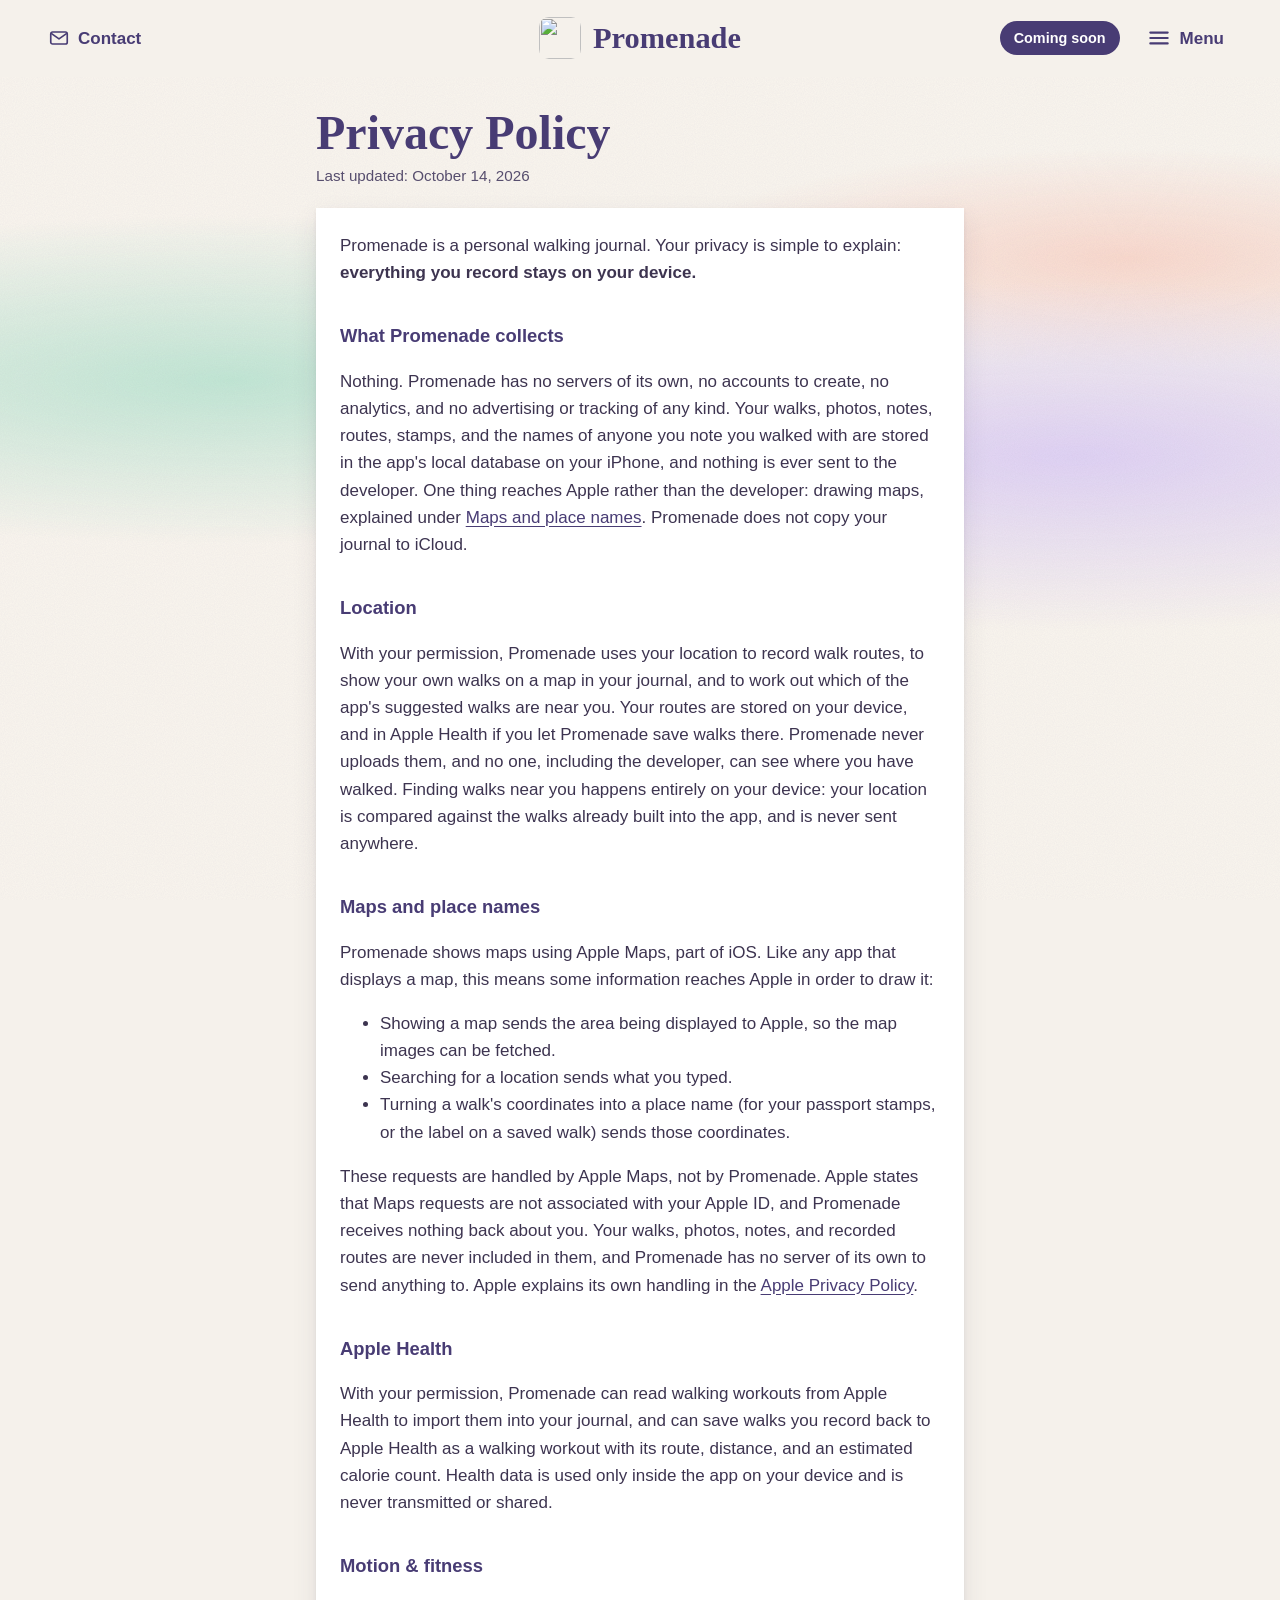
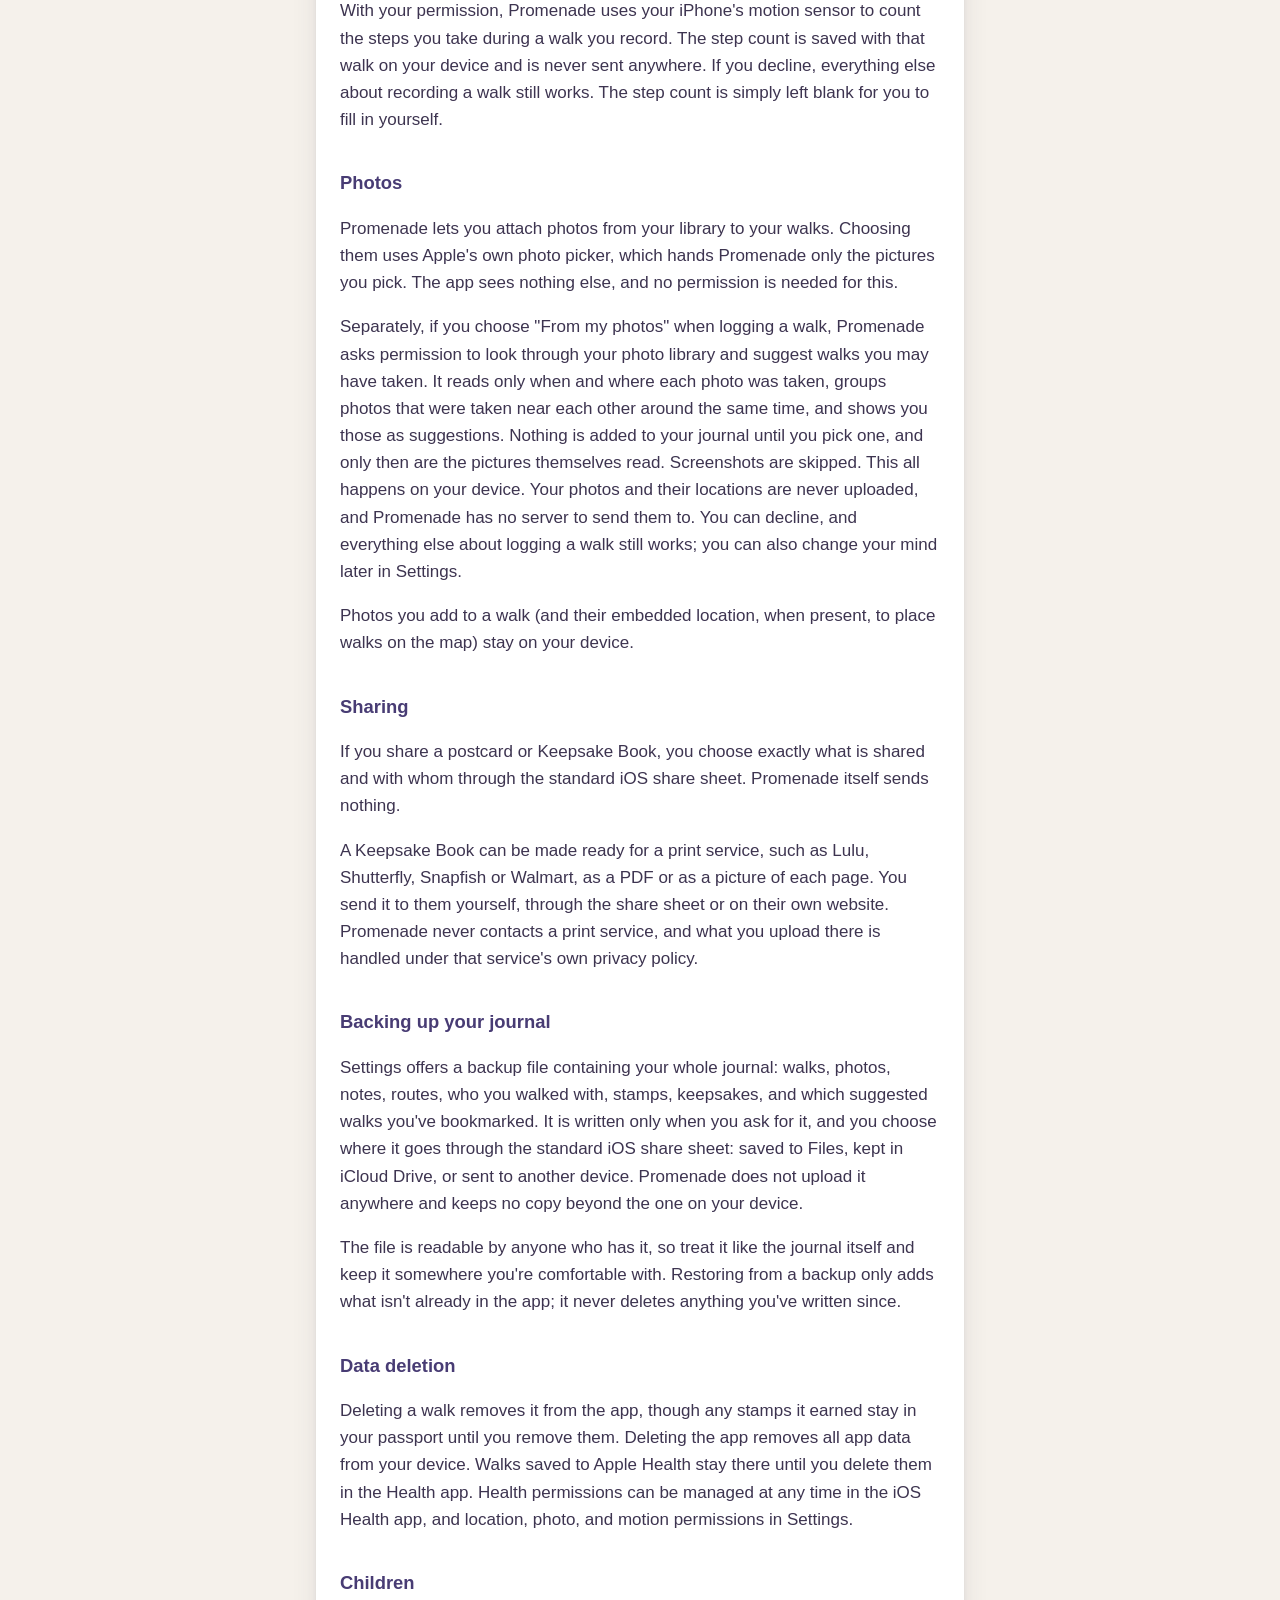
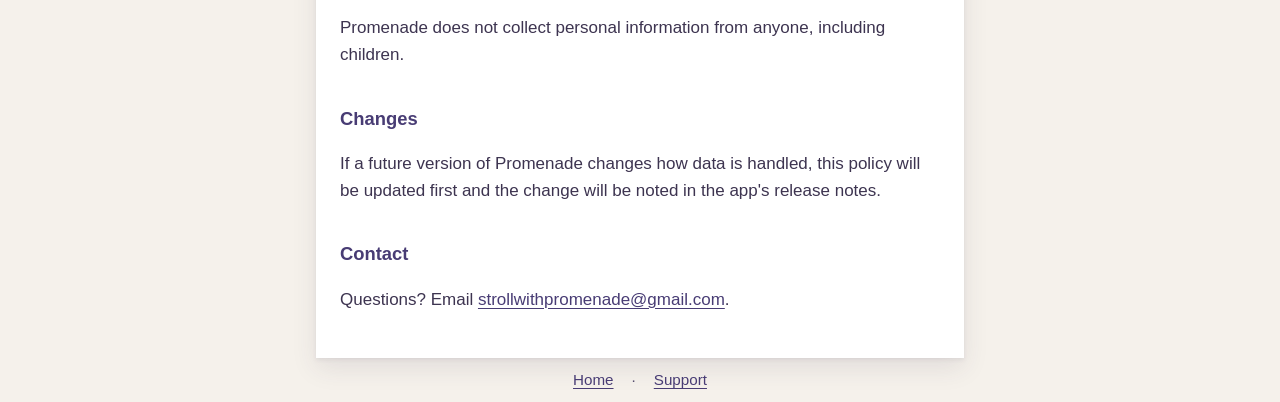
==== privacy/index.html @ 816df1b0 "Add files via upload" ====
<!DOCTYPE html>
<html lang="en">
<head>
<meta charset="utf-8">
<meta name="viewport" content="width=device-width, initial-scale=1">
<meta name="theme-color" content="#f5f1eb">
<title>Promenade Privacy Policy</title>
<meta property="og:type" content="website">
<meta property="og:site_name" content="Promenade">
<meta property="og:title" content="Promenade Privacy Policy">
<meta property="og:description" content="Promenade is a walking journal, not a fitness tracker.">
<meta property="og:url" content="https://strollwithpromenade.com/privacy/">
<meta property="og:image" content="https://strollwithpromenade.com/assets/link-preview.png">
<meta property="og:image:width" content="1200">
<meta property="og:image:height" content="630">
<meta property="og:image:alt" content="Promenade: every step tells a story">
<meta name="twitter:card" content="summary_large_image">
<link rel="icon" href="../assets/favicon.png">
<link rel="apple-touch-icon" href="../assets/apple-touch-icon.png">
<link rel="stylesheet" href="../assets/style.css?v=6">
</head>
<body>
<header class="bar">
  <div class="bar-inner">
    <a class="bar-contact" href="../support/">
      <svg viewBox="0 0 24 24" aria-hidden="true"><rect x="3" y="5.5" width="18" height="13" rx="2"/><path d="M3.5 7l8.5 6 8.5-6"/></svg>
      Contact
    </a>
    <a class="home-link" href="../"><img src="../assets/icon.png" alt="">Promenade</a>
    <div class="bar-right">
      <span class="pill">Coming soon</span>
      <button class="menu-btn" type="button" aria-expanded="false" aria-controls="menu" aria-label="Menu">
        <svg class="icon-open" viewBox="0 0 24 24" aria-hidden="true"><path d="M4 7h16M4 12h16M4 17h16"/></svg>
        <svg class="icon-close" viewBox="0 0 24 24" aria-hidden="true"><path d="M6 6l12 12M18 6L6 18"/></svg>
        <span class="menu-label" aria-hidden="true">Menu</span>
      </button>
    </div>
  </div>
</header>
<div id="menu" class="menu" hidden>
  <nav aria-label="Menu">
    <a href="../">Home</a>
    <a href="../privacy/">Privacy policy</a>
    <a href="../support/">Support</a>
  </nav>
</div>

<main class="wrap narrow page">
<h1>Privacy Policy</h1>
<p class="updated">Last updated: October 14, 2026</p>

<div class="sheet">

<p>Promenade is a personal walking journal. Your privacy is simple to explain: <strong>everything you record stays on your device.</strong></p>

<h2>What Promenade collects</h2>
<p>Nothing. Promenade has no servers of its own, no accounts to create, no analytics, and no advertising or tracking of any kind. Your walks, photos, notes, routes, stamps, and the names of anyone you note you walked with are stored in the app's local database on your iPhone, and nothing is ever sent to the developer. One thing reaches Apple rather than the developer: drawing maps, explained under <a href="#maps">Maps and place names</a>. Promenade does not copy your journal to iCloud.</p>

<h2>Location</h2>
<p>With your permission, Promenade uses your location to record walk routes, to show your own walks on a map in your journal, and to work out which of the app's suggested walks are near you. Your routes are stored on your device, and in Apple Health if you let Promenade save walks there. Promenade never uploads them, and no one, including the developer, can see where you have walked. Finding walks near you happens entirely on your device: your location is compared against the walks already built into the app, and is never sent anywhere.</p>

<h2 id="maps">Maps and place names</h2>
<p>Promenade shows maps using Apple Maps, part of iOS. Like any app that displays a map, this means some information reaches Apple in order to draw it:</p>
<ul>
  <li>Showing a map sends the area being displayed to Apple, so the map images can be fetched.</li>
  <li>Searching for a location sends what you typed.</li>
  <li>Turning a walk's coordinates into a place name (for your passport stamps, or the label on a saved walk) sends those coordinates.</li>
</ul>
<p>These requests are handled by Apple Maps, not by Promenade. Apple states that Maps requests are not associated with your Apple ID, and Promenade receives nothing back about you. Your walks, photos, notes, and recorded routes are never included in them, and Promenade has no server of its own to send anything to. Apple explains its own handling in the <a href="https://www.apple.com/legal/privacy/">Apple Privacy Policy</a>.</p>

<h2>Apple Health</h2>
<p>With your permission, Promenade can read walking workouts from Apple Health to import them into your journal, and can save walks you record back to Apple Health as a walking workout with its route, distance, and an estimated calorie count. Health data is used only inside the app on your device and is never transmitted or shared.</p>

<h2>Motion &amp; fitness</h2>
<p>With your permission, Promenade uses your iPhone's motion sensor to count the steps you take during a walk you record. The step count is saved with that walk on your device and is never sent anywhere. If you decline, everything else about recording a walk still works. The step count is simply left blank for you to fill in yourself.</p>

<h2>Photos</h2>
<p>Promenade lets you attach photos from your library to your walks. Choosing them uses Apple's own photo picker, which hands Promenade only the pictures you pick. The app sees nothing else, and no permission is needed for this.</p>
<p>Separately, if you choose "From my photos" when logging a walk, Promenade asks permission to look through your photo library and suggest walks you may have taken. It reads only when and where each photo was taken, groups photos that were taken near each other around the same time, and shows you those as suggestions. Nothing is added to your journal until you pick one, and only then are the pictures themselves read. Screenshots are skipped. This all happens on your device. Your photos and their locations are never uploaded, and Promenade has no server to send them to. You can decline, and everything else about logging a walk still works; you can also change your mind later in Settings.</p>
<p>Photos you add to a walk (and their embedded location, when present, to place walks on the map) stay on your device.</p>

<h2>Sharing</h2>
<p>If you share a postcard or Keepsake Book, you choose exactly what is shared and with whom through the standard iOS share sheet. Promenade itself sends nothing.</p>
<p>A Keepsake Book can be made ready for a print service, such as Lulu, Shutterfly, Snapfish or Walmart, as a PDF or as a picture of each page. You send it to them yourself, through the share sheet or on their own website. Promenade never contacts a print service, and what you upload there is handled under that service's own privacy policy.</p>

<h2>Backing up your journal</h2>
<p>Settings offers a backup file containing your whole journal: walks, photos, notes, routes, who you walked with, stamps, keepsakes, and which suggested walks you've bookmarked. It is written only when you ask for it, and you choose where it goes through the standard iOS share sheet: saved to Files, kept in iCloud Drive, or sent to another device. Promenade does not upload it anywhere and keeps no copy beyond the one on your device.</p>
<p>The file is readable by anyone who has it, so treat it like the journal itself and keep it somewhere you're comfortable with. Restoring from a backup only adds what isn't already in the app; it never deletes anything you've written since.</p>

<h2>Data deletion</h2>
<p>Deleting a walk removes it from the app, though any stamps it earned stay in your passport until you remove them. Deleting the app removes all app data from your device. Walks saved to Apple Health stay there until you delete them in the Health app. Health permissions can be managed at any time in the iOS Health app, and location, photo, and motion permissions in Settings.</p>

<h2>Children</h2>
<p>Promenade does not collect personal information from anyone, including children.</p>

<h2>Changes</h2>
<p>If a future version of Promenade changes how data is handled, this policy will be updated first and the change will be noted in the app's release notes.</p>

<h2>Contact</h2>
<p>Questions? Email <a href="mailto:strollwithpromenade@gmail.com">strollwithpromenade@gmail.com</a>.</p>
</div>
</main>

<footer class="wrap">
  <nav aria-label="Site">
    <a href="../">Home</a><span aria-hidden="true">·</span><a href="../support/">Support</a>
  </nav>
</footer>
<script src="../assets/site.js?v=3" defer></script>
</body>
</html>
---- assets/style.css ----
/* Promenade site. Colors come from the Grain Gradient theme in
   ArtSources/themes.py; Kalam for titles, the system font for everything else,
   the same split the app uses. */

@font-face {
  font-family: "Kalam";
  src: url("Kalam-Bold.ttf") format("truetype");
  font-weight: 700;
  font-display: swap;
}

:root {
  --ink: #483c74;
  --text: #3d3450;
  --muted: #574e6e;
  --card: #ffffff;
  --tape: rgba(240, 200, 180, 0.9);
  --line: rgba(72, 60, 116, 0.18);
  --mint: #faf6ee;
  /* Held at plain mint for the first 96px so the sticky title bar, which
     Safari needs to be one solid colour, sits on matching page. */
  --page:
    radial-gradient(ellipse at 100% 60%, rgba(250, 224, 214, 0.55), transparent 50%),
    linear-gradient(180deg, var(--mint) 0, var(--mint) 96px, #e6daf4 75%);
}

* { box-sizing: border-box; }

/* Safari paints the strip behind its bottom bar flat from the base colour,
   with no grain, so the base is the paper as it looks under the grain
   (#f5f1eb). The lighter paper itself is a layer under the grain. */
html { -webkit-text-size-adjust: 100%; background-color: #f5f1eb; }
html::before {
  content: "";
  position: fixed;
  top: 0; left: 0; right: 0;
  height: 100lvh;
  z-index: -2;
  background: #faf6ee;
}

body {
  position: relative;
  margin: 0;
  min-height: 100vh;
  color: var(--text);
  font: 17px/1.6 -apple-system, BlinkMacSystemFont, "SF Pro Text", "Helvetica Neue", Arial, sans-serif;
}

/* The page's colour is pinned to the screen, so the sticky title bar can
   carry the same slice of it and vanish into the page. iPhone Safari ignores
   background-attachment: fixed, hence a fixed layer instead. */
body::after {
  content: "";
  position: absolute;
  top: 0; left: 0; right: 0;
  height: 760px;
  z-index: -1;
  background:
    radial-gradient(ellipse 80% 30% at 18% 50%, rgba(190, 230, 210, 0.95), transparent 72%),
    radial-gradient(ellipse 80% 32% at 84% 60%, rgba(222, 208, 244, 0.95), transparent 72%),
    radial-gradient(ellipse 50% 20% at 88% 34%, rgba(250, 212, 198, 0.85), transparent 72%);
}

/* Film grain, like the app's page. */
body::before {
  content: "";
  position: fixed;
  /* The large viewport, so the grain reaches behind Safari's bottom bar too;
     with inset: 0 that strip showed bare, lighter paper. */
  top: 0; left: 0; right: 0;
  height: 100lvh;
  pointer-events: none;
  opacity: 0.16;
  background-image: url("data:image/svg+xml,%3Csvg xmlns='http://www.w3.org/2000/svg' width='160' height='160'%3E%3Cfilter id='n'%3E%3CfeTurbulence type='fractalNoise' baseFrequency='0.9' numOctaves='2' stitchTiles='stitch'/%3E%3CfeColorMatrix values='0 0 0 0 0.28 0 0 0 0 0.24 0 0 0 0 0.45 0 0 0 0.55 0'/%3E%3C/filter%3E%3Crect width='100%25' height='100%25' filter='url(%23n)'/%3E%3C/svg%3E");
}

a { color: var(--ink); text-underline-offset: 3px; }
a:hover { text-decoration-thickness: 2px; }

.kalam { font-family: "Kalam", "Bradley Hand", cursive; font-weight: 700; }

main, header, footer { position: relative; }

.wrap { max-width: 960px; margin: 0 auto; padding: 0 16px; }
.narrow { max-width: 680px; }

/* Home */

.hero {
  display: grid;
  gap: 36px;
  justify-items: center;
  text-align: center;
  padding: 36px 0 8px;
}
@media (min-width: 820px) {
  .hero { padding-top: 64px; gap: 44px; }
  .phone { width: 300px; }
}
.hero h1 {
  font-family: "Kalam", cursive; font-weight: 700;
  color: var(--ink);
  font-size: clamp(2.6rem, 9vw, 4.4rem);
  line-height: 1.08;
  text-wrap: balance;
  margin: 0;
}
.lead { font-size: 1.25rem; margin: 18px 0 0; }

/* The app, on a phone. */
.phone {
  width: min(250px, 66vw);
  padding: 6px;
  border-radius: 40px;
  background: #3a3350;
  box-shadow: 0 18px 40px rgba(61, 52, 80, 0.22);
}
.phone img { display: block; width: 100%; height: auto; border-radius: 34px; }

.features {
  display: grid;
  gap: 64px;
  max-width: 820px; margin: 0 auto;
  padding: 72px 0 16px;
}

/* Each postcard beside its words, swapping sides down the page. */
.card { display: grid; gap: 22px; text-align: center; }
.card .pc { position: relative; justify-self: center; width: min(360px, 88%); }
/* The postcard art has a soft paper margin with rounded corners round it.
   Cropping to just inside the card gives every postcard a clean edge. */
.card .crop {
  display: block; aspect-ratio: 653 / 443; overflow: hidden;
  border-radius: 3px;
  box-shadow: 0 1px 2px rgba(61, 52, 80, 0.12), 0 10px 24px rgba(61, 52, 80, 0.16);
  transform: rotate(-2deg);
}
.card:nth-of-type(even) .crop { transform: rotate(1.8deg); }
.card .crop img {
  display: block; width: 110.26%; max-width: none; height: auto;
  margin: -5.054% 0 0 -5.054%;
}
.card .pc::before {
  content: "";
  position: absolute; z-index: 1;
  top: -10px; left: 50%;
  width: 76px; height: 20px; margin-left: -38px;
  background: var(--tape);
  transform: rotate(-4deg);
}
.card h2 {
  font-family: "Kalam", cursive; font-weight: 700;
  color: var(--ink);
  font-size: 1.9rem; line-height: 1.2;
  margin: 0 0 6px;
}
.card p { margin: 0 auto; max-width: 34ch; font-size: 1.05rem; }
@media (min-width: 720px) {
  .card { grid-template-columns: 1fr 1fr; align-items: center; gap: 48px; text-align: left; }
  .card:nth-of-type(even) .pc { order: 2; }
  .card .pc { width: 100%; }
  .card p { margin: 0; }
}

.promise { text-align: center; padding: 40px 0 8px; }
.promise blockquote {
  font-family: "Kalam", cursive; font-weight: 700;
  color: var(--ink);
  font-size: clamp(1.5rem, 4.5vw, 2rem);
  line-height: 1.35;
  margin: 0;
}
.promise p { margin: 18px 0 0; }
.promise blockquote span { display: inline-block; }

.soon {
  display: inline-block;
  margin-top: 26px;
  padding: 10px 22px;
  border: 1.5px solid var(--ink);
  border-radius: 999px;
  color: var(--ink);
  font-weight: 600;
}

/* Inner pages */

.bar {
  position: sticky;
  top: 0;
  z-index: 10;
  /* One solid colour: Safari only fills the strip behind the clock from that. */
  /* The page's paper as it looks under the grain, which the bar sits above. */
  background: #f5f1eb;
}
.bar-inner {
  display: flex; align-items: center; gap: 8px;
  padding: 6px 16px;
}
.bar-inner .home-link { margin-right: auto; }
.bar-right { display: flex; align-items: center; gap: 6px; }
.bar-contact { display: none; }

.pill {
  display: inline-flex; align-items: center;
  min-height: 34px; padding: 0 14px;
  border-radius: 999px;
  background: var(--ink); color: #fff;
  font-size: 0.9rem; font-weight: 600; white-space: nowrap;
}

.menu-btn {
  display: inline-flex; align-items: center; justify-content: center; gap: 8px;
  min-width: 44px; height: 44px; margin-right: -8px; padding: 0 8px;
  border: 0; background: none; color: var(--ink); cursor: pointer;
  font: inherit; font-weight: 600;
}
.menu-btn svg { width: 26px; height: 26px; fill: none; stroke: currentColor; stroke-width: 2; stroke-linecap: round; }
.menu-btn .icon-close, .menu-btn[aria-expanded="true"] .icon-open { display: none; }
.menu-btn[aria-expanded="true"] .icon-close { display: block; }
.menu-label { display: none; }

/* On wider screens the bar spans the whole window in three parts, like a
   storefront: Contact on the left, the name in the middle, Menu on the right. */
@media (min-width: 720px) {
  .bar-inner {
    display: grid; grid-template-columns: 1fr auto 1fr;
    padding: 14px 48px;
  }
  .bar-inner .home-link { margin: 0; font-size: 1.9rem; gap: 12px; }
  .bar-inner .home-link img { width: 42px; height: 42px; border-radius: 10px; }
  .bar-contact {
    display: inline-flex; align-items: center; gap: 8px; justify-self: start;
    min-height: 44px;
    color: var(--ink); font-weight: 600; text-decoration: none;
  }
  .bar-contact:hover { text-decoration: underline; }
  .bar-contact svg { width: 22px; height: 22px; fill: none; stroke: currentColor; stroke-width: 1.8; stroke-linejoin: round; }
  .bar-right { justify-self: end; gap: 18px; }
  .menu-label { display: inline; }
  .menu-btn { margin-right: 0; }
}

/* The menu: a sheet of paper torn off the top of the page, like the app's
   panels. Only used on phones; the links sit in the bar on wider screens. */
.menu {
  position: fixed; left: 0; right: 0; top: 56px;
  z-index: 9;
  filter: drop-shadow(0 10px 14px rgba(61, 52, 80, 0.18));
}
.menu nav {
  display: flex; flex-direction: column;
  padding: 8px 16px 34px;
  background: #fbf8f2;
  clip-path: polygon(0 0, 100% 0, 100.0% calc(100% - 2.9px), 97.0% calc(100% - 5.9px), 94.3% calc(100% - 4.8px), 90.7% calc(100% - 0.5px), 86.7% calc(100% - 0.3px), 82.9% calc(100% - 0.6px), 80.1% calc(100% - 3.8px), 75.2% calc(100% - 1.1px), 72.0% calc(100% - 5.6px), 66.6% calc(100% - 5.2px), 63.0% calc(100% - 8.8px), 60.3% calc(100% - 7.7px), 56.9% calc(100% - 1.3px), 54.1% calc(100% - 2.8px), 49.1% calc(100% - 1.6px), 44.9% calc(100% - 5.8px), 41.3% calc(100% - 4.9px), 38.6% calc(100% - 0.5px), 35.5% calc(100% - 6.1px), 31.7% calc(100% - 2.8px), 27.4% calc(100% - 4.1px), 24.0% calc(100% - 7.1px), 19.4% calc(100% - 2.2px), 15.2% calc(100% - 4.7px), 10.1% calc(100% - 6.6px), 6.7% calc(100% - 8.8px), 3.9% calc(100% - 3.8px), 0 calc(100% - 4px));
}
.menu a {
  display: flex; align-items: center;
  min-height: 56px;
  font-family: "Kalam", cursive; font-weight: 700;
  font-size: 1.9rem; color: var(--ink); text-decoration: none;
  border-bottom: 1px dashed var(--line);
}
.menu a:last-child { border-bottom: 0; }
@media (min-width: 720px) {
  .menu { top: 72px; left: auto; right: 28px; width: 340px; }
  .menu nav { padding: 12px 28px 40px; }
}
.home-link {
  display: inline-flex; align-items: center; gap: 10px;
  min-height: 44px;
  text-decoration: none;
  font-family: "Kalam", cursive; font-weight: 700;
  font-size: 1.6rem;
  color: var(--ink);
}
.home-link img { width: 40px; height: 40px; border-radius: 9px; }

.page h1 {
  font-family: "Kalam", cursive; font-weight: 700;
  color: var(--ink);
  font-size: clamp(2.4rem, 7vw, 3rem);
  line-height: 1.15;
  margin: 28px 0 4px;
}
.page h2 { color: var(--ink); font-size: 1.15rem; margin: 1.9em 0 0.3em; }
.page p, .page li { max-width: 68ch; }
.updated { color: var(--muted); font-size: 0.95rem; margin-top: 0; }

.sheet {
  background: var(--card);
  padding: 24px 24px 28px;
  margin-top: 20px;
  box-shadow: 0 2px 4px rgba(61, 52, 80, 0.08), 0 10px 24px rgba(61, 52, 80, 0.10);
}
.sheet > :first-child { margin-top: 0; }
.email { font-size: 1.15rem; font-weight: 600; word-break: break-word; }

/* Footer */

footer { padding: 56px 0 40px; text-align: center; font-size: 0.95rem; }
footer nav { display: flex; justify-content: center; gap: 8px; flex-wrap: wrap; }
footer nav a {
  display: inline-flex; align-items: center;
  min-height: 44px; padding: 0 10px;
}
footer nav span { align-self: center; color: var(--muted); }

/* Computer: the postcards sit in a pile. Pointing at it shuffles through them:
   the top one slides off and tucks under the others, and the words beside it
   change to match. Nothing moves unless someone points at it or clicks. */
.pile-next { display: none; }
@media (min-width: 900px) {
  .hero {
    grid-template-columns: 1.1fr 0.9fr; align-items: center;
    justify-items: start; text-align: left; gap: 24px;
    padding-top: 40px;
  }
  .hero .phone { justify-self: center; width: 260px; transform: rotate(3deg); }

  .features.pile {
    position: relative; display: grid;
    grid-template-columns: 440px 1fr; column-gap: 64px; align-items: center;
    max-width: 880px; padding: 88px 0 24px;
  }
  .features.pile .card {
    grid-area: 1 / 1 / 2 / 3;
    display: grid; grid-template-columns: 440px 1fr; column-gap: 64px; align-items: center;
    text-align: left; pointer-events: none;
  }
  .features.pile .card .pc { order: 0; width: 100%; transition: transform 0.6s cubic-bezier(.2,.7,.2,1), opacity 0.4s; }
  .features.pile .card .crop, .features.pile .card:nth-of-type(even) .crop { transform: none; }
  /* No tape here: these postcards move, so nothing would be holding them. */
  .features.pile .card .pc::before { display: none; }
  .features.pile .card .txt { opacity: 0; transform: translateY(8px); transition: opacity 0.4s, transform 0.4s; }
  .features.pile .card[data-depth="0"] { z-index: 4; }
  .features.pile .card[data-depth="0"] .txt { opacity: 1; transform: none; transition-delay: 0.15s; }
  .features.pile .card[data-depth="1"] { z-index: 3; }
  .features.pile .card[data-depth="1"] .pc { transform: translate(-14px, 10px) rotate(-5deg); }
  .features.pile .card[data-depth="2"] { z-index: 2; }
  .features.pile .card[data-depth="2"] .pc { transform: translate(16px, 14px) rotate(4.5deg); }
  .features.pile .card[data-depth="3"] { z-index: 1; }
  .features.pile .card[data-depth="3"] .pc { transform: translate(2px, 20px) rotate(-1.5deg); }
  .features.pile .card.leaving { z-index: 5; }
  .features.pile .card.leaving .pc { transform: translate(-125%, 30px) rotate(-14deg); opacity: 0; }
  .features.pile .card.leaving .txt { opacity: 0; transition-delay: 0s; }
  .features.pile .card .txt h2 { font-size: 2.2rem; }
  .features.pile .card .txt p { margin: 0; font-size: 1.15rem; max-width: 30ch; }

  .features.pile .pile-next {
    display: block; position: absolute; z-index: 6;
    left: 0; top: 88px; width: 440px; aspect-ratio: 653 / 443;
    border: 0; background: none; cursor: pointer; border-radius: 4px;
  }
  .features.pile .pile-next:focus-visible { outline: 2px solid var(--ink); outline-offset: 6px; }
}
@media (prefers-reduced-motion: reduce) {
  .features.pile .card .pc, .features.pile .card .txt { transition: none !important; }
}
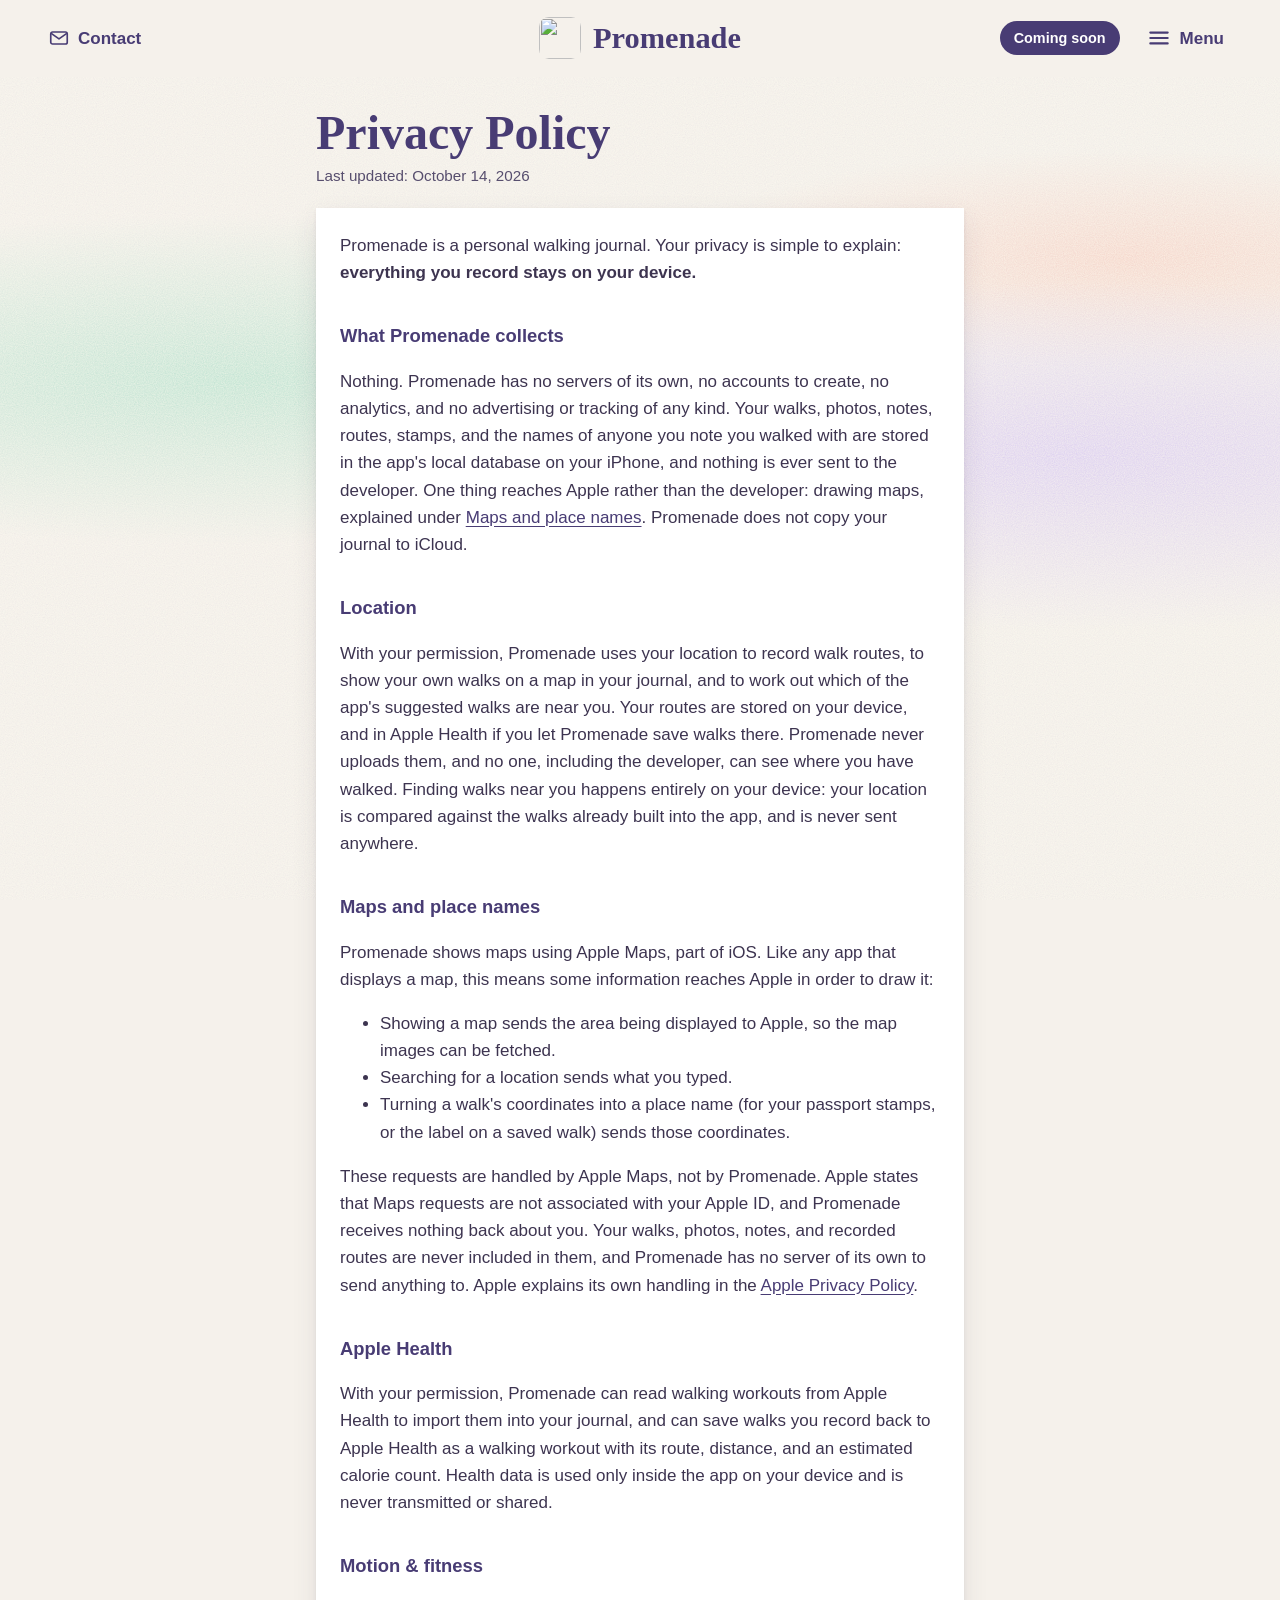
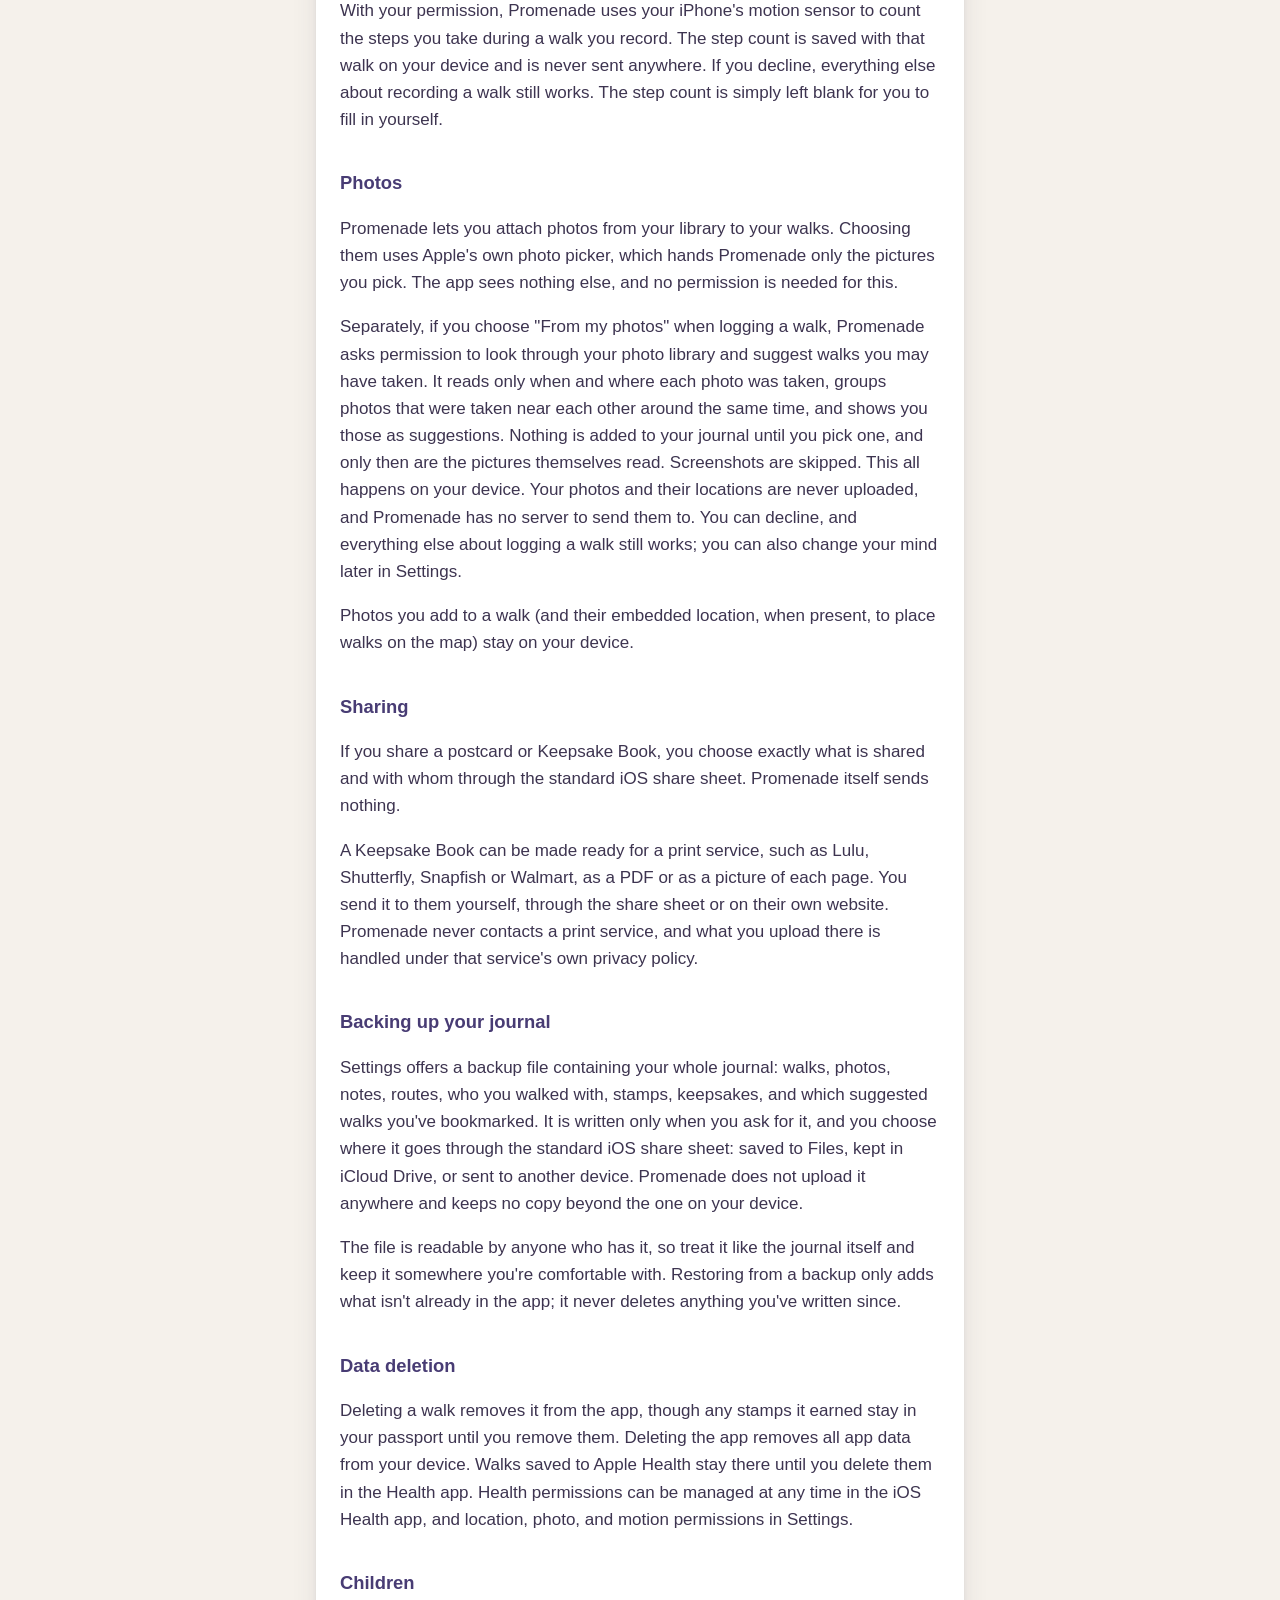
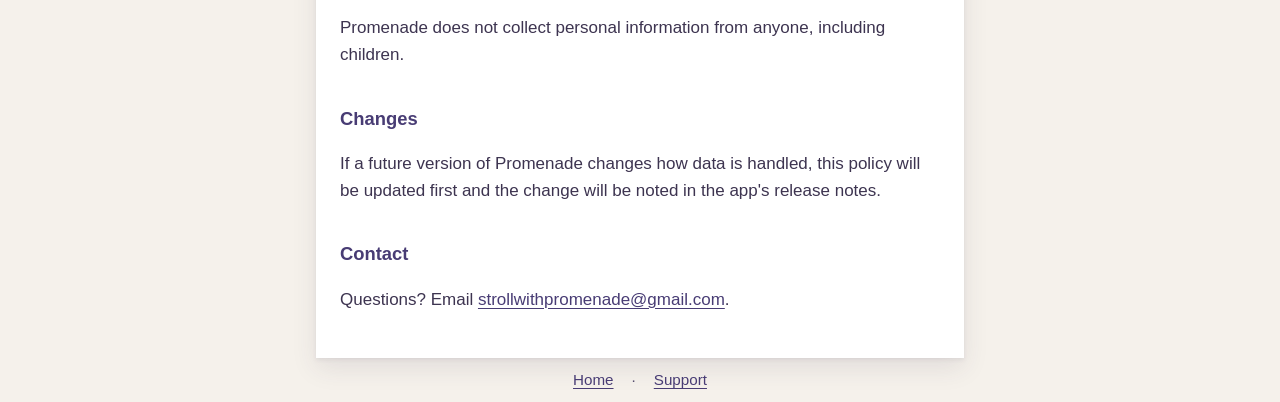
==== commit 806ffe6f: "Add files via upload" ====
--- a/privacy/index.html
+++ b/privacy/index.html
@@ -17,7 +17,7 @@
 <meta name="twitter:card" content="summary_large_image">
 <link rel="icon" href="../assets/favicon.png">
 <link rel="apple-touch-icon" href="../assets/apple-touch-icon.png">
-<link rel="stylesheet" href="../assets/style.css?v=6">
+<link rel="stylesheet" href="../assets/style.css?v=7">
 </head>
 <body>
 <header class="bar">
--- a/assets/style.css
+++ b/assets/style.css
@@ -26,18 +26,10 @@
 
 * { box-sizing: border-box; }
 
-/* Safari paints the strip behind its bottom bar flat from the base colour,
-   with no grain, so the base is the paper as it looks under the grain
-   (#f5f1eb). The lighter paper itself is a layer under the grain. */
+/* Safari paints the strips behind its toolbars flat from this colour, with no
+   grain. The grain below has light and dark specks that cancel out, so the
+   textured page averages to this same colour and those strips can't show. */
 html { -webkit-text-size-adjust: 100%; background-color: #f5f1eb; }
-html::before {
-  content: "";
-  position: fixed;
-  top: 0; left: 0; right: 0;
-  height: 100lvh;
-  z-index: -2;
-  background: #faf6ee;
-}
 
 body {
   position: relative;
@@ -62,17 +54,14 @@
     radial-gradient(ellipse 50% 20% at 88% 34%, rgba(250, 212, 198, 0.85), transparent 72%);
 }
 
-/* Film grain, like the app's page. */
+/* Film grain, like the app's page: purple specks and warm light specks,
+   balanced to average out to the page colour (measured within half a shade). */
 body::before {
   content: "";
   position: fixed;
-  /* The large viewport, so the grain reaches behind Safari's bottom bar too;
-     with inset: 0 that strip showed bare, lighter paper. */
-  top: 0; left: 0; right: 0;
-  height: 100lvh;
+  inset: 0;
   pointer-events: none;
-  opacity: 0.16;
-  background-image: url("data:image/svg+xml,%3Csvg xmlns='http://www.w3.org/2000/svg' width='160' height='160'%3E%3Cfilter id='n'%3E%3CfeTurbulence type='fractalNoise' baseFrequency='0.9' numOctaves='2' stitchTiles='stitch'/%3E%3CfeColorMatrix values='0 0 0 0 0.28 0 0 0 0 0.24 0 0 0 0 0.45 0 0 0 0.55 0'/%3E%3C/filter%3E%3Crect width='100%25' height='100%25' filter='url(%23n)'/%3E%3C/svg%3E");
+  background-image: url("data:image/svg+xml,%3Csvg xmlns='http://www.w3.org/2000/svg' width='160' height='160'%3E%3Cfilter id='d'%3E%3CfeTurbulence type='fractalNoise' baseFrequency='0.9' numOctaves='2' stitchTiles='stitch'/%3E%3CfeColorMatrix values='0 0 0 0 0.28 0 0 0 0 0.24 0 0 0 0 0.45 0 0 0 0.088 0'/%3E%3C/filter%3E%3Cfilter id='l'%3E%3CfeTurbulence type='fractalNoise' baseFrequency='0.9' numOctaves='2' seed='7' stitchTiles='stitch'/%3E%3CfeColorMatrix values='0 0 0 0 1 0 0 0 0 0.984 0 0 0 0 0.88 0 0 0 0.6 0'/%3E%3C/filter%3E%3Crect width='100%' height='100%' filter='url(%23d)'/%3E%3Crect width='100%' height='100%' filter='url(%23l)'/%3E%3C/svg%3E");
 }
 
 a { color: var(--ink); text-underline-offset: 3px; }
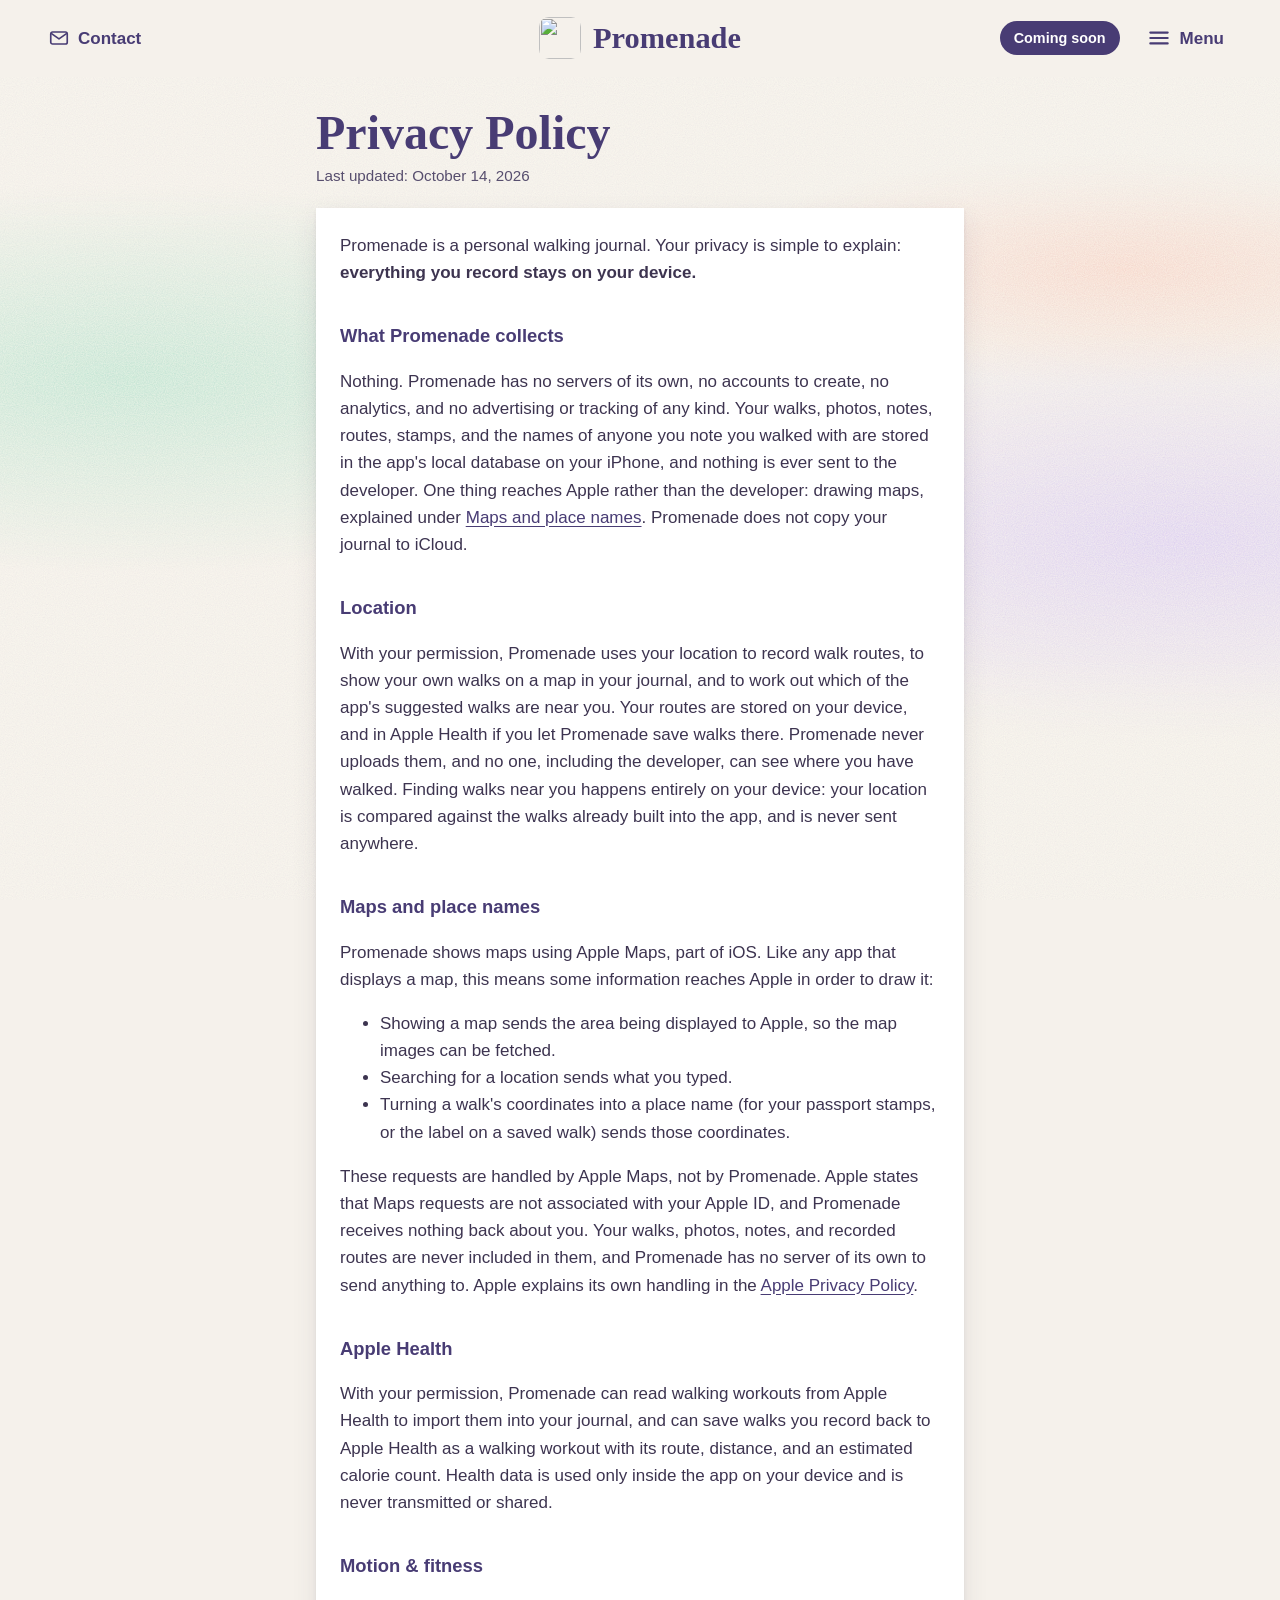
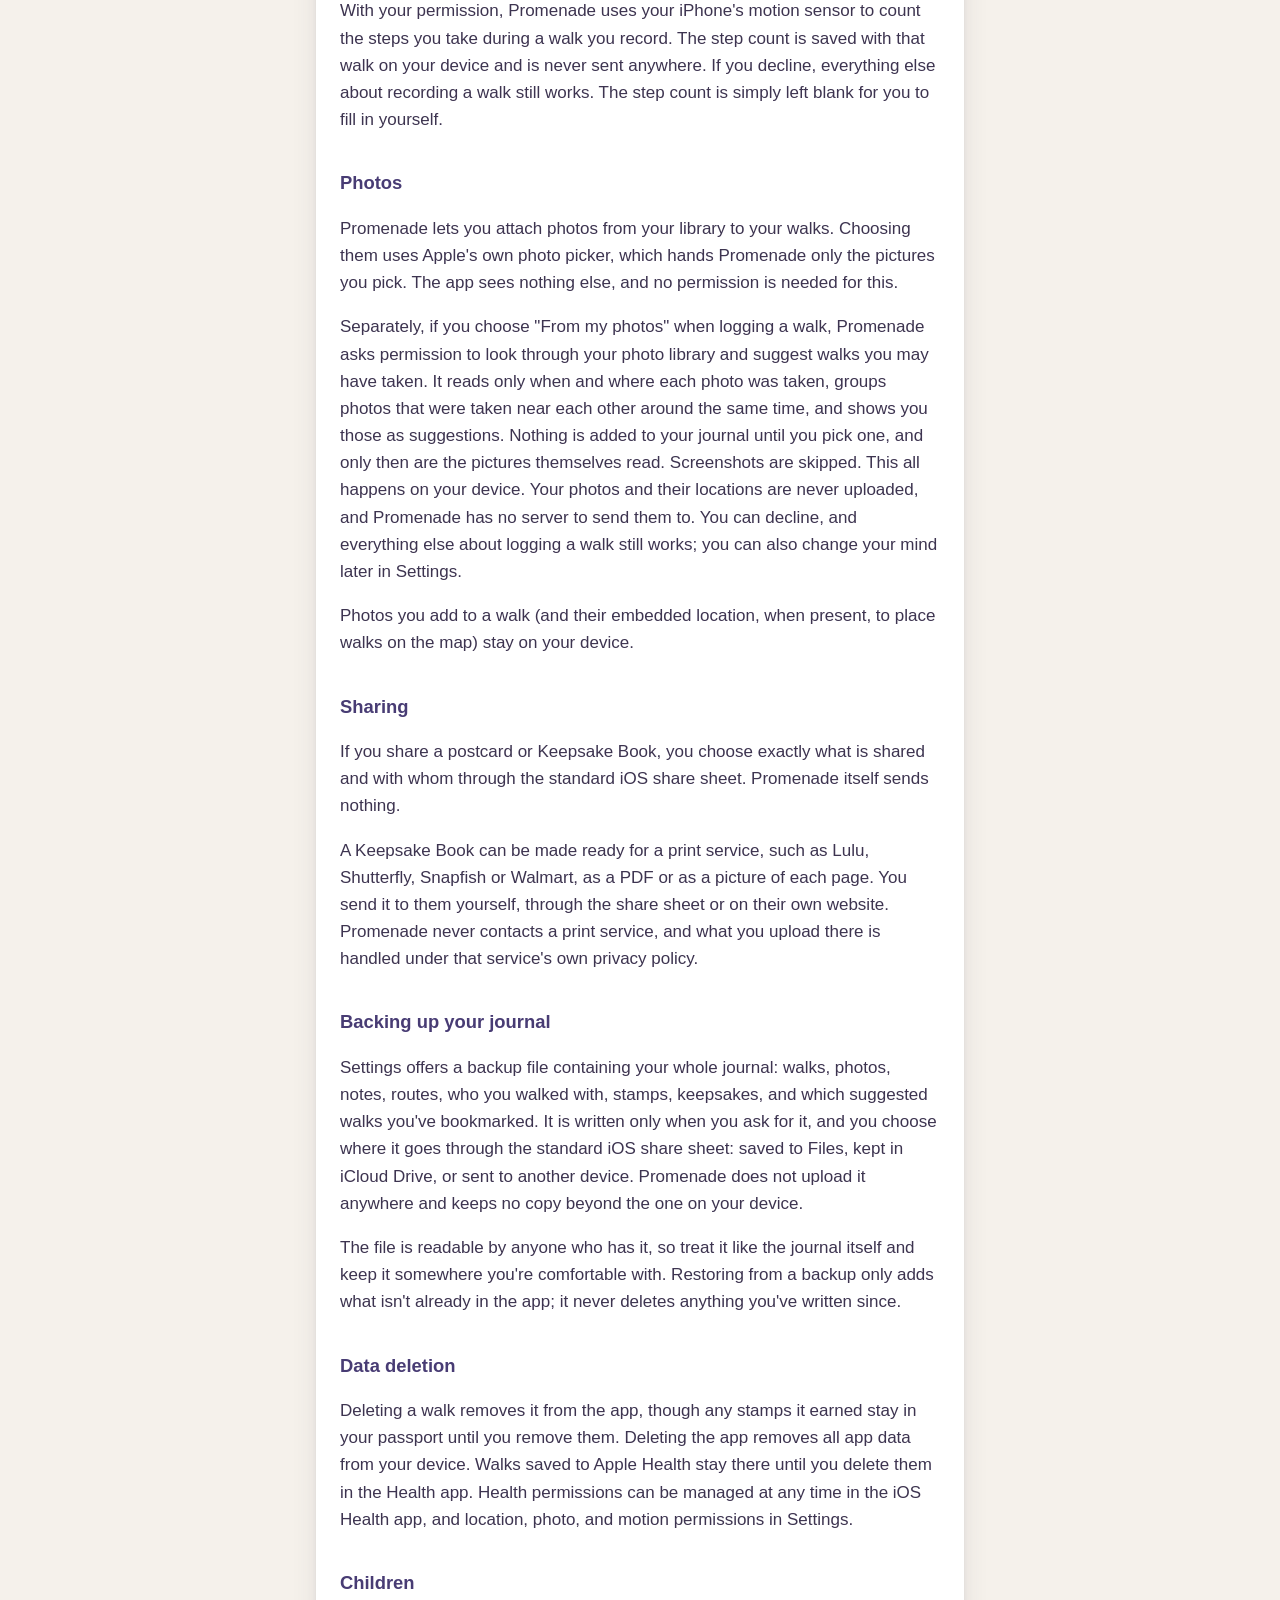
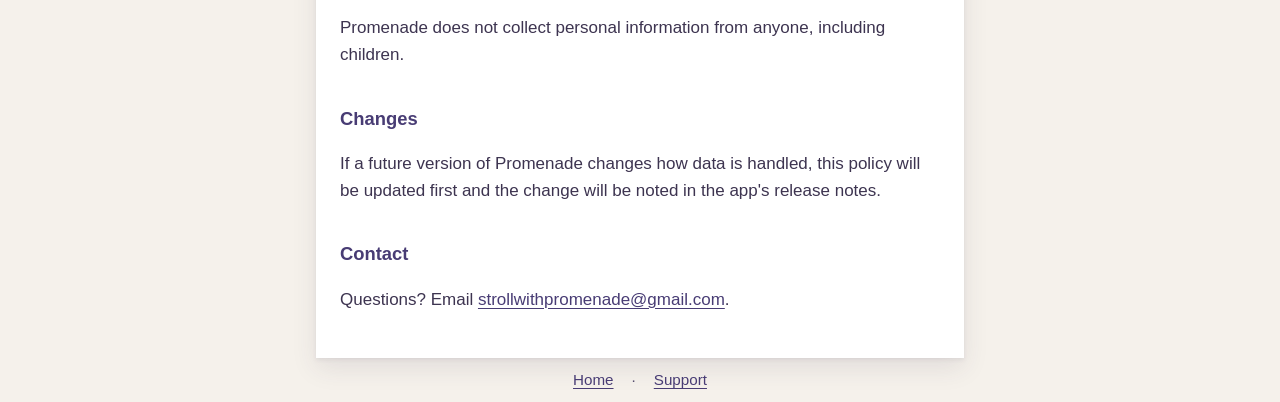
==== commit f0c44303: "Add files via upload" ====
--- a/privacy/index.html
+++ b/privacy/index.html
@@ -17,7 +17,7 @@
 <meta name="twitter:card" content="summary_large_image">
 <link rel="icon" href="../assets/favicon.png">
 <link rel="apple-touch-icon" href="../assets/apple-touch-icon.png">
-<link rel="stylesheet" href="../assets/style.css?v=7">
+<link rel="stylesheet" href="../assets/style.css?v=10">
 </head>
 <body>
 <header class="bar">
--- a/assets/style.css
+++ b/assets/style.css
@@ -39,19 +39,22 @@
   font: 17px/1.6 -apple-system, BlinkMacSystemFont, "SF Pro Text", "Helvetica Neue", Arial, sans-serif;
 }
 
-/* The page's colour is pinned to the screen, so the sticky title bar can
-   carry the same slice of it and vanish into the page. iPhone Safari ignores
-   background-attachment: fixed, hence a fixed layer instead. */
+/* Watercolour washes, held still behind the page as it scrolls. They fade to
+   plain paper well before the top and bottom of the screen, so the header and
+   Safari's toolbars only ever sit on flat paper and can't show a seam. */
 body::after {
   content: "";
-  position: absolute;
+  position: fixed;
   top: 0; left: 0; right: 0;
-  height: 760px;
+  height: 100lvh;
   z-index: -1;
+  pointer-events: none;
   background:
-    radial-gradient(ellipse 80% 30% at 18% 50%, rgba(190, 230, 210, 0.95), transparent 72%),
-    radial-gradient(ellipse 80% 32% at 84% 60%, rgba(222, 208, 244, 0.95), transparent 72%),
-    radial-gradient(ellipse 50% 20% at 88% 34%, rgba(250, 212, 198, 0.85), transparent 72%);
+    radial-gradient(ellipse 70% 30% at 10% 42%, rgba(190, 230, 210, 0.95), transparent 72%),
+    radial-gradient(ellipse 70% 32% at 92% 60%, rgba(222, 208, 244, 0.95), transparent 72%),
+    radial-gradient(ellipse 45% 18% at 88% 30%, rgba(250, 212, 198, 0.85), transparent 72%);
+  -webkit-mask-image: linear-gradient(to bottom, transparent 0, transparent 90px, #000 230px, #000 calc(100% - 240px), transparent calc(100% - 110px));
+  mask-image: linear-gradient(to bottom, transparent 0, transparent 90px, #000 230px, #000 calc(100% - 240px), transparent calc(100% - 110px));
 }
 
 /* Film grain, like the app's page: purple specks and warm light specks,
@@ -241,7 +244,7 @@
 .menu nav {
   display: flex; flex-direction: column;
   padding: 8px 16px 34px;
-  background: #fbf8f2;
+  background: #f5f1eb;
   clip-path: polygon(0 0, 100% 0, 100.0% calc(100% - 2.9px), 97.0% calc(100% - 5.9px), 94.3% calc(100% - 4.8px), 90.7% calc(100% - 0.5px), 86.7% calc(100% - 0.3px), 82.9% calc(100% - 0.6px), 80.1% calc(100% - 3.8px), 75.2% calc(100% - 1.1px), 72.0% calc(100% - 5.6px), 66.6% calc(100% - 5.2px), 63.0% calc(100% - 8.8px), 60.3% calc(100% - 7.7px), 56.9% calc(100% - 1.3px), 54.1% calc(100% - 2.8px), 49.1% calc(100% - 1.6px), 44.9% calc(100% - 5.8px), 41.3% calc(100% - 4.9px), 38.6% calc(100% - 0.5px), 35.5% calc(100% - 6.1px), 31.7% calc(100% - 2.8px), 27.4% calc(100% - 4.1px), 24.0% calc(100% - 7.1px), 19.4% calc(100% - 2.2px), 15.2% calc(100% - 4.7px), 10.1% calc(100% - 6.6px), 6.7% calc(100% - 8.8px), 3.9% calc(100% - 3.8px), 0 calc(100% - 4px));
 }
 .menu a {
@@ -347,3 +350,9 @@
 @media (prefers-reduced-motion: reduce) {
   .features.pile .card .pc, .features.pile .card .txt { transition: none !important; }
 }
+
+/* Between phone and computer (an iPad held upright), the alternating postcards
+   came within a few pixels of the window edge. */
+@media (min-width: 720px) and (max-width: 899px) {
+  main.wrap { padding-left: 48px; padding-right: 48px; }
+}
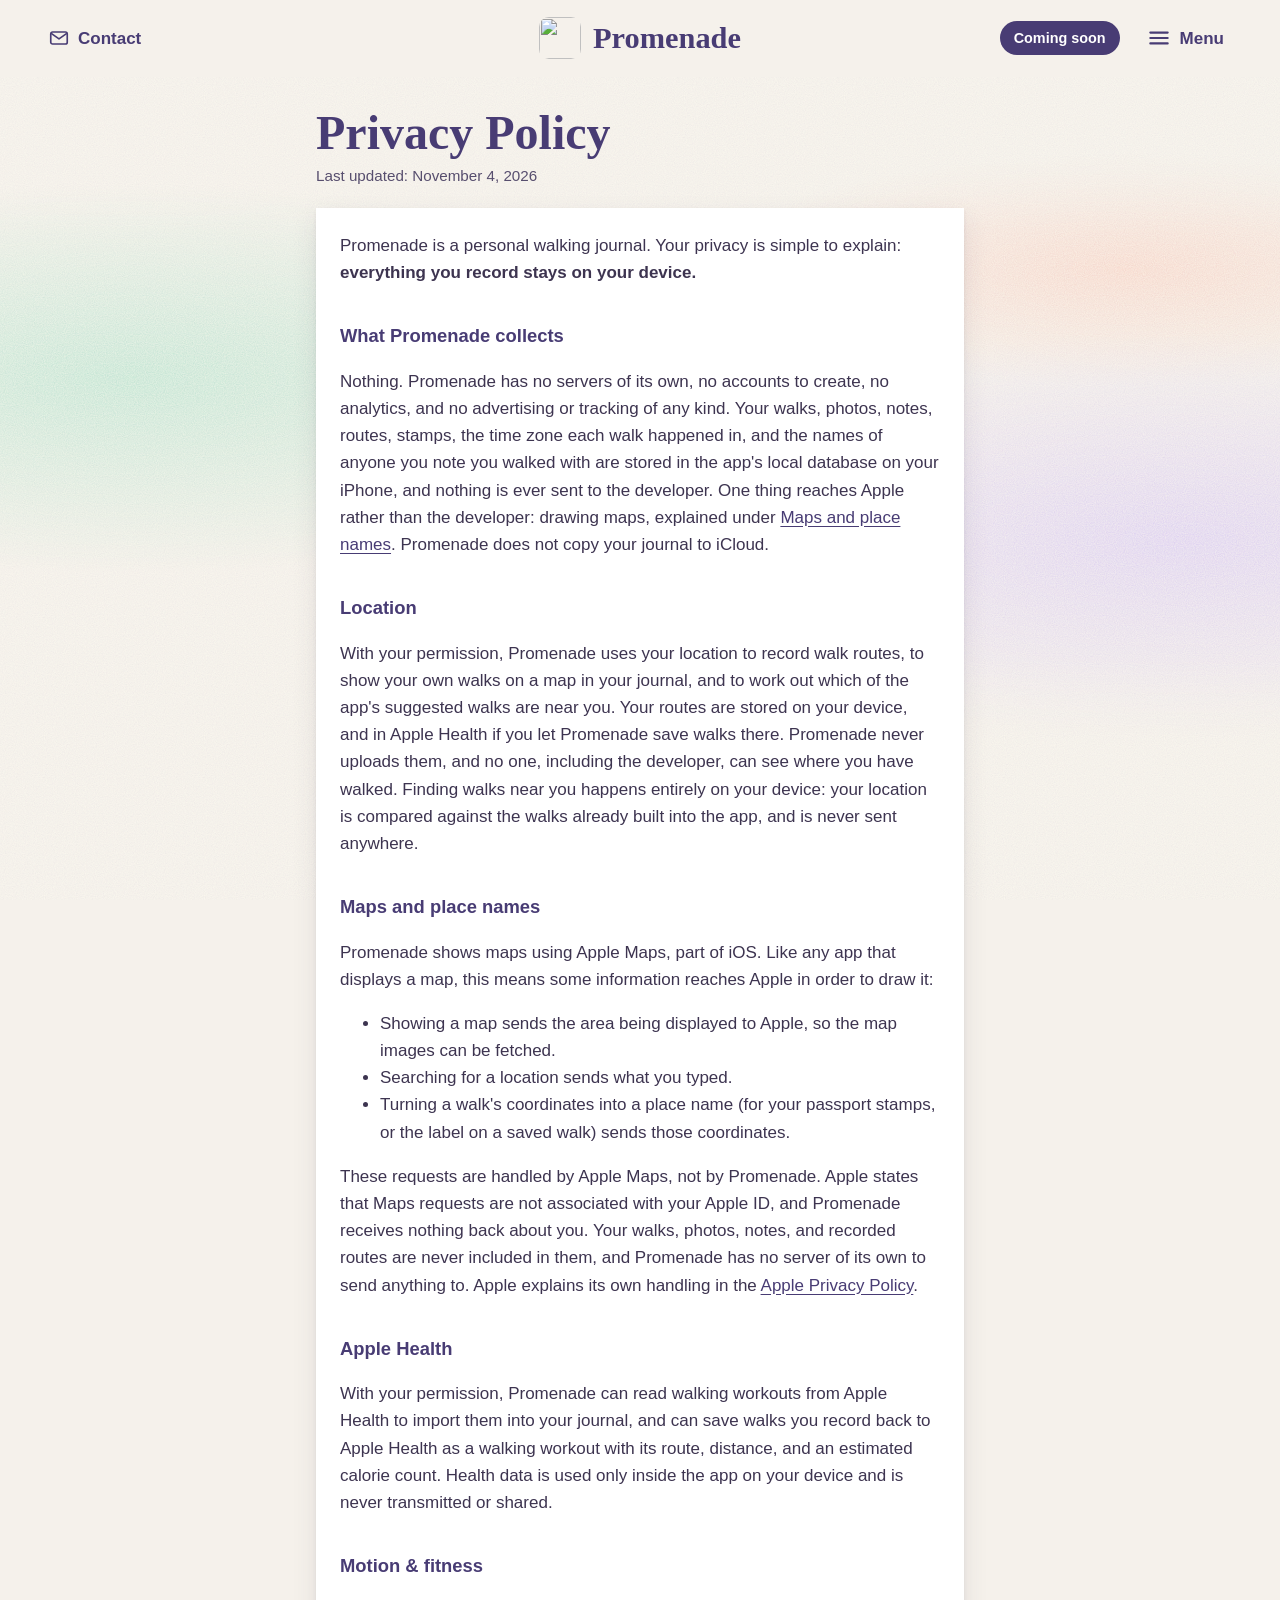
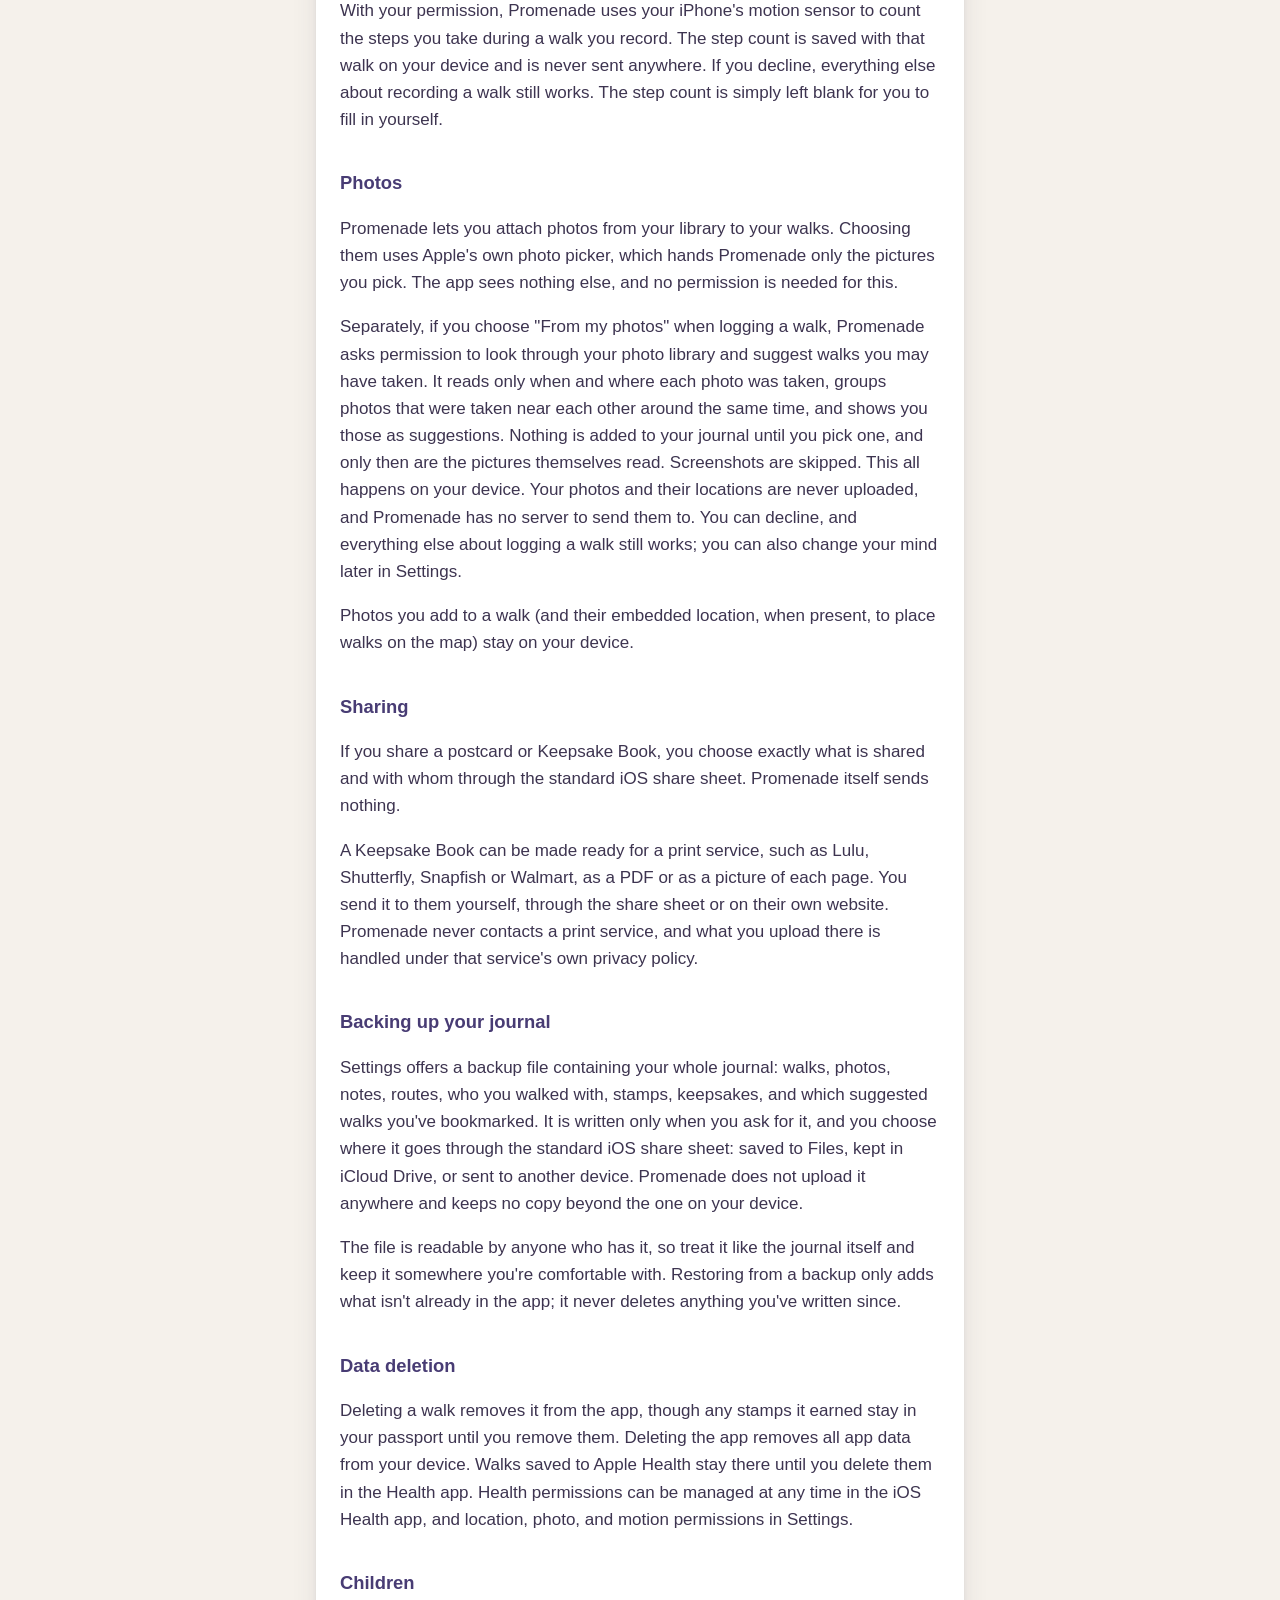
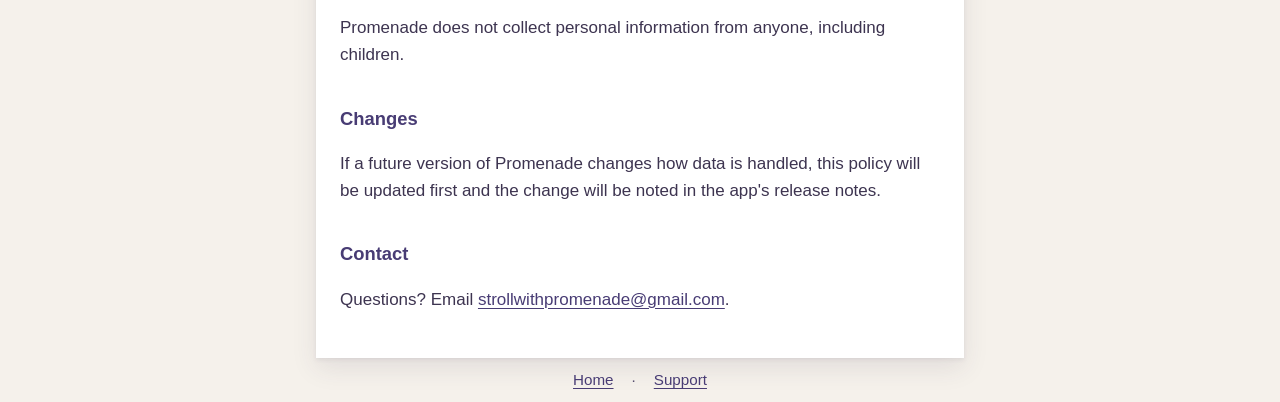
==== commit 112987ba: "Add files via upload" ====
--- a/privacy/index.html
+++ b/privacy/index.html
@@ -47,14 +47,14 @@
 
 <main class="wrap narrow page">
 <h1>Privacy Policy</h1>
-<p class="updated">Last updated: October 14, 2026</p>
+<p class="updated">Last updated: November 4, 2026</p>
 
 <div class="sheet">
 
 <p>Promenade is a personal walking journal. Your privacy is simple to explain: <strong>everything you record stays on your device.</strong></p>
 
 <h2>What Promenade collects</h2>
-<p>Nothing. Promenade has no servers of its own, no accounts to create, no analytics, and no advertising or tracking of any kind. Your walks, photos, notes, routes, stamps, and the names of anyone you note you walked with are stored in the app's local database on your iPhone, and nothing is ever sent to the developer. One thing reaches Apple rather than the developer: drawing maps, explained under <a href="#maps">Maps and place names</a>. Promenade does not copy your journal to iCloud.</p>
+<p>Nothing. Promenade has no servers of its own, no accounts to create, no analytics, and no advertising or tracking of any kind. Your walks, photos, notes, routes, stamps, the time zone each walk happened in, and the names of anyone you note you walked with are stored in the app's local database on your iPhone, and nothing is ever sent to the developer. One thing reaches Apple rather than the developer: drawing maps, explained under <a href="#maps">Maps and place names</a>. Promenade does not copy your journal to iCloud.</p>
 
 <h2>Location</h2>
 <p>With your permission, Promenade uses your location to record walk routes, to show your own walks on a map in your journal, and to work out which of the app's suggested walks are near you. Your routes are stored on your device, and in Apple Health if you let Promenade save walks there. Promenade never uploads them, and no one, including the developer, can see where you have walked. Finding walks near you happens entirely on your device: your location is compared against the walks already built into the app, and is never sent anywhere.</p>
